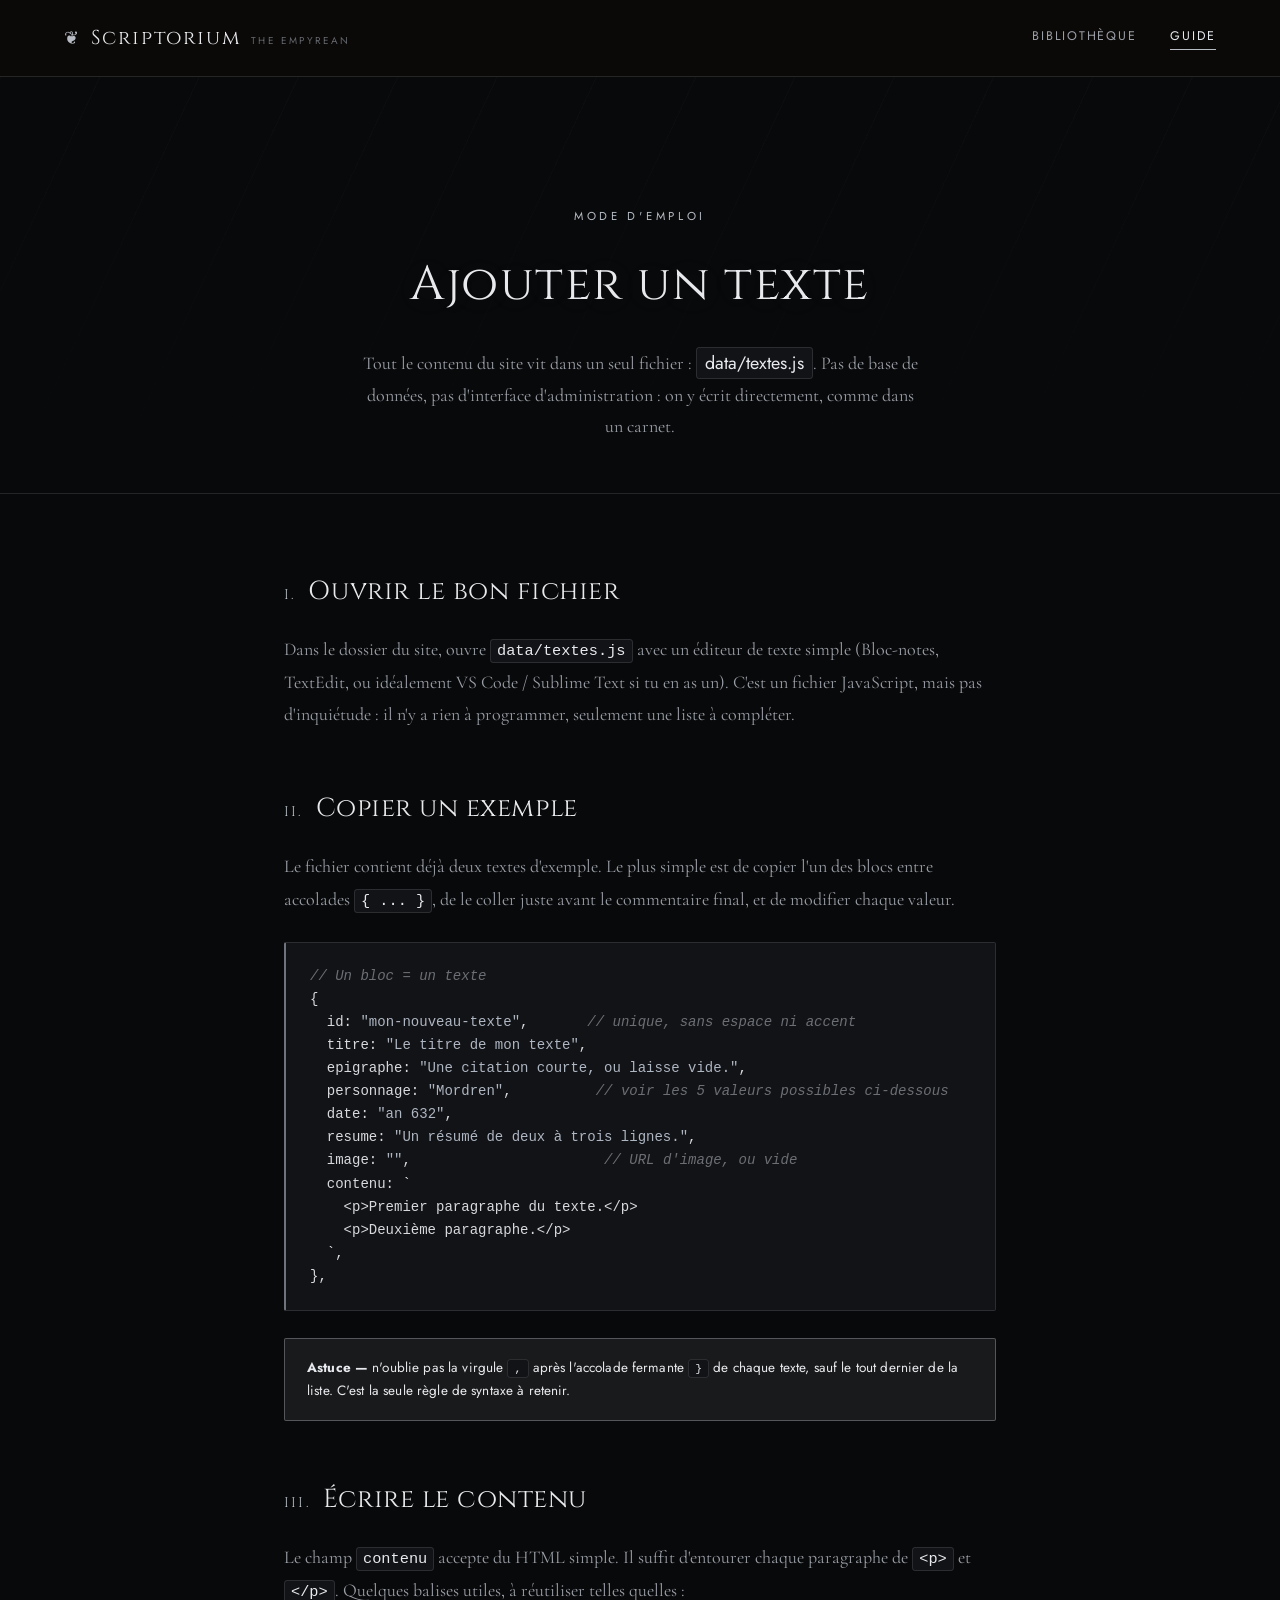
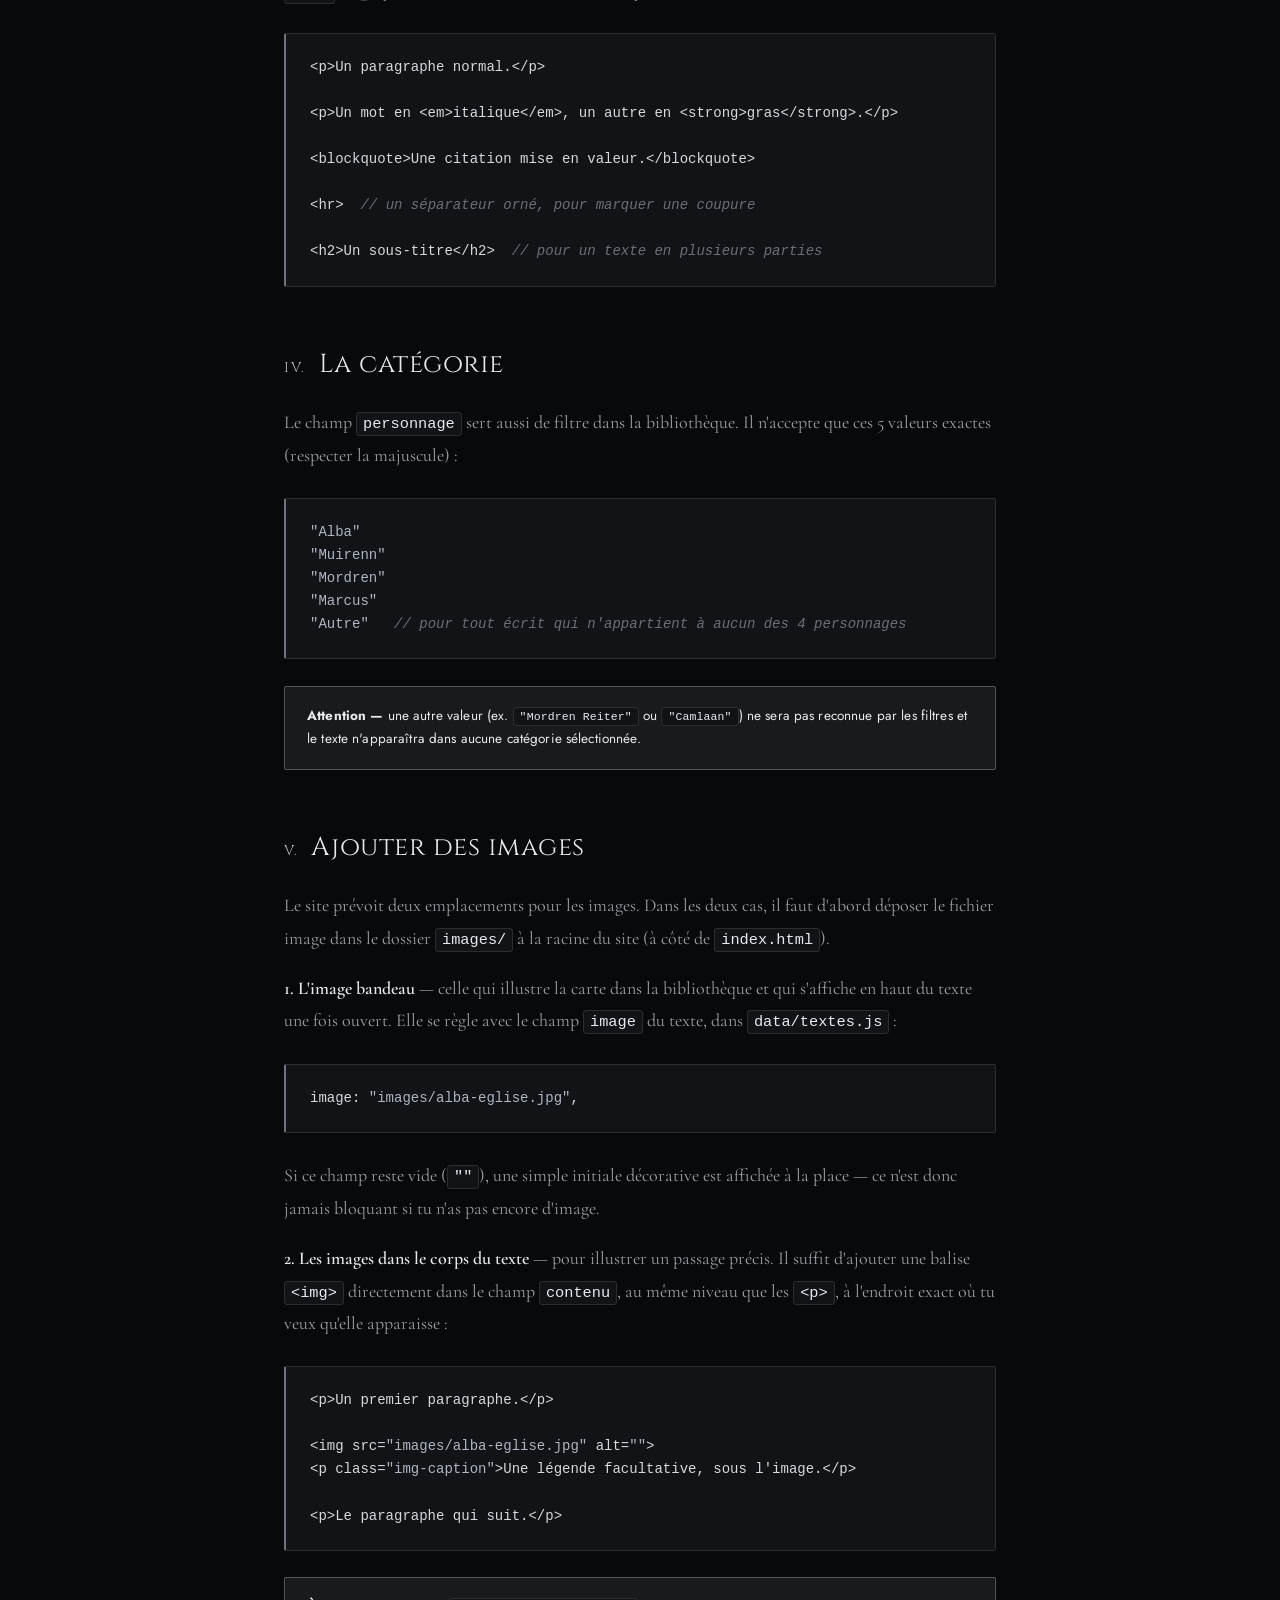
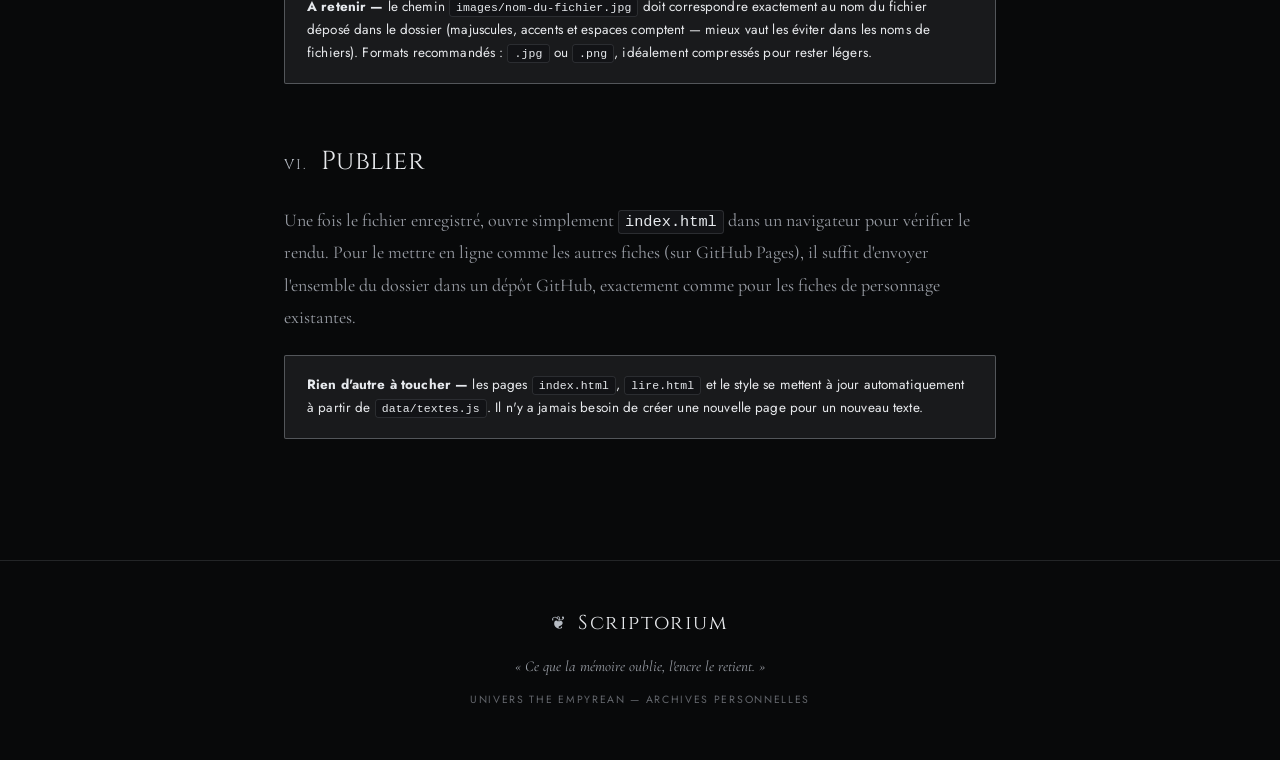
==== guide.html @ 63b23323 "Add files via upload" ====
<!DOCTYPE html>
<html lang="fr">
<head>
<meta charset="UTF-8">
<meta name="viewport" content="width=device-width, initial-scale=1.0">
<title>Guide — Scriptorium</title>
<link rel="preconnect" href="https://fonts.googleapis.com">
<link rel="preconnect" href="https://fonts.gstatic.com" crossorigin>
<link href="https://fonts.googleapis.com/css2?family=Cinzel:wght@400;500;600&family=Cormorant+Garamond:ital,wght@0,400;0,500;0,600;1,400&family=Jost:wght@400;500&display=swap" rel="stylesheet">
<link rel="stylesheet" href="style.css">
</head>
<body>

<header class="site-header">
  <a class="brand" href="index.html">
    <span class="brand-mark">❦</span>
    Scriptorium
    <small>The&nbsp;Empyrean</small>
  </a>
  <nav class="site-nav">
    <a href="index.html">Bibliothèque</a>
    <a href="guide.html" class="active">Guide</a>
  </nav>
</header>

<section class="hero" style="padding-bottom:50px;">
  <div class="hero-inner">
    <div class="hero-kicker">Mode d'emploi</div>
    <h1 style="font-size:clamp(32px,5vw,48px);">Ajouter un texte</h1>
    <p class="hero-lede">Tout le contenu du site vit dans un seul fichier : <code style="font-family:var(--font-ui); background:var(--bg-card); border:1px solid var(--border); padding:2px 8px; border-radius:3px; color:var(--accent-bright);">data/textes.js</code>. Pas de base de données, pas d'interface d'administration : on y écrit directement, comme dans un carnet.</p>
  </div>
</section>

<main class="guide-body">

  <h2><span class="num">I.</span> Ouvrir le bon fichier</h2>
  <p>Dans le dossier du site, ouvre <code>data/textes.js</code> avec un éditeur de texte simple (Bloc-notes, TextEdit, ou idéalement VS Code / Sublime Text si tu en as un). C'est un fichier JavaScript, mais pas d'inquiétude : il n'y a rien à programmer, seulement une liste à compléter.</p>

  <h2><span class="num">II.</span> Copier un exemple</h2>
  <p>Le fichier contient déjà deux textes d'exemple. Le plus simple est de copier l'un des blocs entre accolades <code>{ ... }</code>, de le coller juste avant le commentaire final, et de modifier chaque valeur.</p>

  <div class="code-block"><pre><span class="cm">// Un bloc = un texte</span>
{
  id: <span class="str">"mon-nouveau-texte"</span>,       <span class="cm">// unique, sans espace ni accent</span>
  titre: <span class="str">"Le titre de mon texte"</span>,
  epigraphe: <span class="str">"Une citation courte, ou laisse vide."</span>,
  personnage: <span class="str">"Mordren"</span>,          <span class="cm">// voir les 5 valeurs possibles ci-dessous</span>
  date: <span class="str">"an 632"</span>,
  resume: <span class="str">"Un résumé de deux à trois lignes."</span>,
  image: <span class="str">""</span>,                       <span class="cm">// URL d'image, ou vide</span>
  contenu: <span class="key">`</span>
    &lt;p&gt;Premier paragraphe du texte.&lt;/p&gt;
    &lt;p&gt;Deuxième paragraphe.&lt;/p&gt;
  <span class="key">`</span>,
},</pre></div>

  <div class="callout"><strong>Astuce —</strong> n'oublie pas la virgule <code>,</code> après l'accolade fermante <code>}</code> de chaque texte, sauf le tout dernier de la liste. C'est la seule règle de syntaxe à retenir.</div>

  <h2><span class="num">III.</span> Écrire le contenu</h2>
  <p>Le champ <code>contenu</code> accepte du HTML simple. Il suffit d'entourer chaque paragraphe de <code>&lt;p&gt;</code> et <code>&lt;/p&gt;</code>. Quelques balises utiles, à réutiliser telles quelles :</p>

  <div class="code-block"><pre>&lt;p&gt;Un paragraphe normal.&lt;/p&gt;

&lt;p&gt;Un mot en &lt;em&gt;italique&lt;/em&gt;, un autre en &lt;strong&gt;gras&lt;/strong&gt;.&lt;/p&gt;

&lt;blockquote&gt;Une citation mise en valeur.&lt;/blockquote&gt;

&lt;hr&gt;  <span class="cm">// un séparateur orné, pour marquer une coupure</span>

&lt;h2&gt;Un sous-titre&lt;/h2&gt;  <span class="cm">// pour un texte en plusieurs parties</span></pre></div>

  <h2><span class="num">IV.</span> La catégorie</h2>
  <p>Le champ <code>personnage</code> sert aussi de filtre dans la bibliothèque. Il n'accepte que ces 5 valeurs exactes (respecter la majuscule) :</p>
  <div class="code-block"><pre><span class="str">"Alba"</span>
<span class="str">"Muirenn"</span>
<span class="str">"Mordren"</span>
<span class="str">"Marcus"</span>
<span class="str">"Autre"</span>   <span class="cm">// pour tout écrit qui n'appartient à aucun des 4 personnages</span></pre></div>
  <div class="callout"><strong>Attention —</strong> une autre valeur (ex. <code>"Mordren Reiter"</code> ou <code>"Camlaan"</code>) ne sera pas reconnue par les filtres et le texte n'apparaîtra dans aucune catégorie sélectionnée.</div>

  <h2><span class="num">V.</span> Ajouter des images</h2>
  <p>Le site prévoit deux emplacements pour les images. Dans les deux cas, il faut d'abord déposer le fichier image dans le dossier <code>images/</code> à la racine du site (à côté de <code>index.html</code>).</p>

  <p><strong style="color:var(--accent-bright); font-weight:600;">1. L'image bandeau</strong> — celle qui illustre la carte dans la bibliothèque et qui s'affiche en haut du texte une fois ouvert. Elle se règle avec le champ <code>image</code> du texte, dans <code>data/textes.js</code> :</p>

  <div class="code-block"><pre>image: <span class="str">"images/alba-eglise.jpg"</span>,</pre></div>

  <p>Si ce champ reste vide (<code>""</code>), une simple initiale décorative est affichée à la place — ce n'est donc jamais bloquant si tu n'as pas encore d'image.</p>

  <p><strong style="color:var(--accent-bright); font-weight:600;">2. Les images dans le corps du texte</strong> — pour illustrer un passage précis. Il suffit d'ajouter une balise <code>&lt;img&gt;</code> directement dans le champ <code>contenu</code>, au même niveau que les <code>&lt;p&gt;</code>, à l'endroit exact où tu veux qu'elle apparaisse :</p>

  <div class="code-block"><pre>&lt;p&gt;Un premier paragraphe.&lt;/p&gt;

&lt;img src=<span class="str">"images/alba-eglise.jpg"</span> alt=<span class="str">""</span>&gt;
&lt;p class=<span class="str">"img-caption"</span>&gt;Une légende facultative, sous l'image.&lt;/p&gt;

&lt;p&gt;Le paragraphe qui suit.&lt;/p&gt;</pre></div>

  <div class="callout"><strong>À retenir —</strong> le chemin <code>images/nom-du-fichier.jpg</code> doit correspondre exactement au nom du fichier déposé dans le dossier (majuscules, accents et espaces comptent — mieux vaut les éviter dans les noms de fichiers). Formats recommandés : <code>.jpg</code> ou <code>.png</code>, idéalement compressés pour rester légers.</div>

  <h2><span class="num">VI.</span> Publier</h2>
  <p>Une fois le fichier enregistré, ouvre simplement <code>index.html</code> dans un navigateur pour vérifier le rendu. Pour le mettre en ligne comme les autres fiches (sur GitHub Pages), il suffit d'envoyer l'ensemble du dossier dans un dépôt GitHub, exactement comme pour les fiches de personnage existantes.</p>

  <div class="callout"><strong>Rien d'autre à toucher —</strong> les pages <code>index.html</code>, <code>lire.html</code> et le style se mettent à jour automatiquement à partir de <code>data/textes.js</code>. Il n'y a jamais besoin de créer une nouvelle page pour un nouveau texte.</div>

</main>

<footer class="site-footer">
  <a class="brand" href="index.html">
    <span class="brand-mark">❦</span>
    Scriptorium
  </a>
  <p class="foot-quote">« Ce que la mémoire oublie, l'encre le retient. »</p>
  <p class="foot-credit">Univers The Empyrean — Archives personnelles</p>
</footer>

</body>
</html>
---- style.css ----
/* ==========================================================================
   Scriptorium — feuille de style
   Univers The Empyrean — bibliothèque d'écrits
   ========================================================================== */

:root {
  /* Palette */
  --bg: #08090a;
  --bg-soft: #0d0e10;
  --bg-card: #121316;
  --bg-elevated: #191b1e;
  --border: rgba(196, 201, 209, 0.14);
  --border-strong: rgba(196, 201, 209, 0.34);

  --text: #e7e9ec;
  --text-muted: #9a9ea6;
  --text-faint: #64676d;

  --accent: #b7bcc4;
  --accent-bright: #e6e9ed;
  --accent-deep: #6f747c;
  --accent-wash: rgba(196, 201, 209, 0.09);

  --font-display: "Cinzel", "Times New Roman", serif;
  --font-body: "Cormorant Garamond", "EB Garamond", Georgia, serif;
  --font-ui: "Jost", "Segoe UI", sans-serif;

  --shadow-soft: 0 20px 60px -20px rgba(0, 0, 0, 0.7);
  --radius: 2px;
}

* {
  box-sizing: border-box;
}

html {
  scroll-behavior: smooth;
}

body {
  margin: 0;
  background:
    radial-gradient(ellipse 900px 500px at 50% -10%, rgba(196, 201, 209, 0.06), transparent 60%),
    var(--bg);
  color: var(--text);
  font-family: var(--font-body);
  font-size: 19px;
  line-height: 1.6;
  -webkit-font-smoothing: antialiased;
}

img {
  max-width: 100%;
  display: block;
}

a {
  color: inherit;
  text-decoration: none;
}

::selection {
  background: var(--accent-deep);
  color: #0c0a08;
}

/* Barre de progression de lecture (optionnelle, injectée en JS) */
.progress-bar {
  position: fixed;
  top: 0;
  left: 0;
  height: 2px;
  width: 0%;
  background: linear-gradient(90deg, var(--accent-deep), var(--accent-bright));
  z-index: 200;
  transition: width 0.1s linear;
}

/* ---------- Textures & ornements ---------- */

.ornament {
  display: flex;
  align-items: center;
  justify-content: center;
  gap: 14px;
  color: var(--accent-deep);
  margin: 0 auto;
  user-select: none;
}

.ornament::before,
.ornament::after {
  content: "";
  height: 1px;
  width: 60px;
  background: linear-gradient(90deg, transparent, var(--border-strong));
}

.ornament::after {
  background: linear-gradient(90deg, var(--border-strong), transparent);
}

.ornament span {
  font-family: var(--font-display);
  font-size: 13px;
  letter-spacing: 0.15em;
}

/* ---------- En-tête / navigation ---------- */

.site-header {
  position: sticky;
  top: 0;
  z-index: 100;
  display: flex;
  align-items: center;
  justify-content: space-between;
  padding: 22px clamp(20px, 5vw, 64px);
  background: rgba(12, 10, 8, 0.86);
  backdrop-filter: blur(10px);
  border-bottom: 1px solid var(--border);
}

.brand {
  display: flex;
  align-items: baseline;
  gap: 10px;
  font-family: var(--font-display);
  letter-spacing: 0.08em;
  font-size: 20px;
  color: var(--text);
}

.brand .brand-mark {
  color: var(--accent);
  font-size: 18px;
}

.brand small {
  font-family: var(--font-ui);
  font-size: 10px;
  letter-spacing: 0.22em;
  color: var(--text-faint);
  text-transform: uppercase;
  font-weight: 400;
}

.site-nav {
  display: flex;
  gap: clamp(16px, 3vw, 34px);
  font-family: var(--font-ui);
  font-size: 12.5px;
  letter-spacing: 0.14em;
  text-transform: uppercase;
}

.site-nav a {
  position: relative;
  color: var(--text-muted);
  padding-bottom: 4px;
  transition: color 0.25s ease;
}

.site-nav a::after {
  content: "";
  position: absolute;
  left: 0;
  bottom: 0;
  height: 1px;
  width: 0;
  background: var(--accent);
  transition: width 0.3s ease;
}

.site-nav a:hover,
.site-nav a.active {
  color: var(--accent-bright);
}

.site-nav a:hover::after,
.site-nav a.active::after {
  width: 100%;
}

/* ---------- Hero ---------- */

.hero {
  position: relative;
  padding: clamp(64px, 12vw, 130px) 24px clamp(56px, 9vw, 96px);
  text-align: center;
  overflow: hidden;
  border-bottom: 1px solid var(--border);
}

.hero::before {
  content: "";
  position: absolute;
  inset: 0;
  background:
    linear-gradient(180deg, rgba(12, 10, 8, 0) 0%, var(--bg) 92%),
    repeating-linear-gradient(115deg, rgba(196, 201, 209, 0.02) 0px, rgba(196, 201, 209, 0.02) 1px, transparent 1px, transparent 90px);
  pointer-events: none;
}

.hero-inner {
  position: relative;
  max-width: 760px;
  margin: 0 auto;
}

.hero-kicker {
  font-family: var(--font-ui);
  font-size: 11.5px;
  letter-spacing: 0.32em;
  text-transform: uppercase;
  color: var(--accent);
  margin-bottom: 22px;
}

.hero h1 {
  font-family: var(--font-display);
  font-weight: 400;
  font-size: clamp(38px, 6.4vw, 66px);
  letter-spacing: 0.03em;
  margin: 0 0 24px;
  color: var(--text);
  text-shadow: 0 2px 30px rgba(196, 201, 209, 0.1);
}

.hero-epigraph {
  font-style: italic;
  color: var(--text-muted);
  font-size: clamp(17px, 2.4vw, 21px);
  max-width: 520px;
  margin: 0 auto 28px;
  line-height: 1.5;
}

.hero-epigraph::before {
  content: "« ";
}
.hero-epigraph::after {
  content: " »";
}

.hero-lede {
  color: var(--text-muted);
  font-size: 18px;
  line-height: 1.75;
  max-width: 560px;
  margin: 0 auto;
}

/* ---------- Sections génériques ---------- */

.section {
  max-width: 1180px;
  margin: 0 auto;
  padding: 64px 24px;
}

.section-head {
  display: flex;
  align-items: flex-end;
  justify-content: space-between;
  gap: 20px;
  flex-wrap: wrap;
  margin-bottom: 34px;
  border-bottom: 1px solid var(--border);
  padding-bottom: 18px;
}

.section-head h2 {
  font-family: var(--font-display);
  font-weight: 400;
  font-size: 28px;
  letter-spacing: 0.03em;
  margin: 0;
  display: flex;
  align-items: baseline;
  gap: 14px;
}

.section-head h2 .num {
  font-size: 15px;
  color: var(--accent);
  letter-spacing: 0.2em;
}

.section-note {
  font-family: var(--font-ui);
  font-size: 12.5px;
  color: var(--text-faint);
  letter-spacing: 0.04em;
}

/* ---------- Filtres ---------- */

.filters {
  display: flex;
  flex-wrap: wrap;
  gap: 10px;
  align-items: center;
  margin-bottom: 40px;
}

.filters .search-wrap {
  position: relative;
  flex: 1 1 240px;
  min-width: 220px;
}

.filters .search-wrap input {
  width: 100%;
  background: var(--bg-card);
  border: 1px solid var(--border);
  color: var(--text);
  font-family: var(--font-ui);
  font-size: 13.5px;
  letter-spacing: 0.03em;
  padding: 11px 16px 11px 38px;
  border-radius: var(--radius);
  outline: none;
  transition: border-color 0.25s ease;
}

.filters .search-wrap input::placeholder {
  color: var(--text-faint);
}

.filters .search-wrap input:focus {
  border-color: var(--border-strong);
}

.filters .search-wrap svg {
  position: absolute;
  left: 13px;
  top: 50%;
  transform: translateY(-50%);
  width: 14px;
  height: 14px;
  stroke: var(--text-faint);
}

.tag-pill {
  font-family: var(--font-ui);
  font-size: 11.5px;
  letter-spacing: 0.1em;
  text-transform: uppercase;
  color: var(--text-muted);
  background: var(--bg-card);
  border: 1px solid var(--border);
  padding: 8px 15px;
  border-radius: var(--radius);
  cursor: pointer;
  transition: all 0.22s ease;
  white-space: nowrap;
}

.tag-pill:hover {
  border-color: var(--border-strong);
  color: var(--accent-bright);
}

.tag-pill.active {
  background: var(--accent-wash);
  border-color: var(--accent-deep);
  color: var(--accent-bright);
}

/* ---------- Grille de textes ---------- */

.text-grid {
  display: grid;
  grid-template-columns: repeat(auto-fill, minmax(300px, 1fr));
  gap: 26px;
}

.text-card {
  position: relative;
  display: flex;
  flex-direction: column;
  background: var(--bg-card);
  border: 1px solid var(--border);
  border-radius: var(--radius);
  overflow: hidden;
  transition: transform 0.3s ease, border-color 0.3s ease, box-shadow 0.3s ease;
}

.text-card:hover {
  transform: translateY(-4px);
  border-color: var(--border-strong);
  box-shadow: var(--shadow-soft);
}

.text-card-media {
  position: relative;
  height: 150px;
  background: linear-gradient(150deg, var(--bg-elevated), var(--bg-card));
  display: flex;
  align-items: center;
  justify-content: center;
  border-bottom: 1px solid var(--border);
  overflow: hidden;
}

.text-card-media img {
  width: 100%;
  height: 100%;
  object-fit: cover;
  opacity: 0.82;
  transition: transform 0.5s ease, opacity 0.3s ease;
}

.text-card:hover .text-card-media img {
  transform: scale(1.06);
  opacity: 1;
}

.text-card-media .monogram {
  font-family: var(--font-display);
  font-size: 34px;
  color: var(--accent-deep);
  letter-spacing: 0.05em;
  opacity: 0.7;
}

.text-card-type {
  position: absolute;
  top: 10px;
  left: 10px;
  font-family: var(--font-ui);
  font-size: 9.5px;
  letter-spacing: 0.14em;
  text-transform: uppercase;
  color: var(--accent-bright);
  background: rgba(12, 10, 8, 0.72);
  border: 1px solid var(--border-strong);
  padding: 4px 9px;
  border-radius: var(--radius);
}

.text-card-body {
  padding: 22px 22px 20px;
  display: flex;
  flex-direction: column;
  gap: 10px;
  flex: 1;
}

.text-card-meta {
  font-family: var(--font-ui);
  font-size: 10.5px;
  letter-spacing: 0.1em;
  text-transform: uppercase;
  color: var(--text-faint);
  display: flex;
  gap: 8px;
  align-items: center;
}

.text-card-meta .dot {
  width: 3px;
  height: 3px;
  border-radius: 50%;
  background: var(--text-faint);
}

.text-card h3 {
  font-family: var(--font-display);
  font-weight: 400;
  font-size: 22px;
  letter-spacing: 0.01em;
  margin: 0;
  line-height: 1.3;
  color: var(--text);
  transition: color 0.25s ease;
}

.text-card:hover h3 {
  color: var(--accent-bright);
}

.text-card .excerpt {
  color: var(--text-muted);
  font-size: 16.5px;
  line-height: 1.55;
  margin: 0;
  flex: 1;
}

.text-card-tags {
  display: flex;
  flex-wrap: wrap;
  gap: 6px;
  margin-top: 6px;
}

.mini-tag {
  font-family: var(--font-ui);
  font-size: 9.5px;
  letter-spacing: 0.08em;
  text-transform: uppercase;
  color: var(--text-faint);
  border: 1px solid var(--border);
  padding: 3px 8px;
  border-radius: var(--radius);
}

.text-card-read {
  margin-top: 10px;
  font-family: var(--font-ui);
  font-size: 11.5px;
  letter-spacing: 0.14em;
  text-transform: uppercase;
  color: var(--accent);
  display: flex;
  align-items: center;
  gap: 8px;
}

.text-card-read svg {
  width: 12px;
  height: 12px;
  stroke: var(--accent);
  transition: transform 0.25s ease;
}

.text-card:hover .text-card-read svg {
  transform: translateX(4px);
}

.empty-state {
  grid-column: 1 / -1;
  text-align: center;
  padding: 70px 20px;
  color: var(--text-faint);
  font-family: var(--font-ui);
  font-size: 13px;
  letter-spacing: 0.06em;
  border: 1px dashed var(--border);
  border-radius: var(--radius);
}

/* ---------- Lecteur ---------- */

.reader-header {
  max-width: 720px;
  margin: 0 auto;
  padding: clamp(50px, 8vw, 90px) 24px 40px;
  text-align: center;
  border-bottom: 1px solid var(--border);
}

.back-link {
  display: inline-flex;
  align-items: center;
  gap: 8px;
  font-family: var(--font-ui);
  font-size: 12px;
  letter-spacing: 0.12em;
  text-transform: uppercase;
  color: var(--text-muted);
  margin-bottom: 30px;
  transition: color 0.25s ease;
}

.back-link:hover {
  color: var(--accent-bright);
}

.back-link svg {
  width: 12px;
  height: 12px;
  stroke: currentColor;
}

.reader-meta-row {
  display: flex;
  justify-content: center;
  flex-wrap: wrap;
  gap: 10px;
  margin-bottom: 22px;
}

.reader-header h1 {
  font-family: var(--font-display);
  font-weight: 400;
  font-size: clamp(32px, 5.4vw, 50px);
  letter-spacing: 0.02em;
  margin: 0 0 18px;
}

.reader-epigraph {
  font-style: italic;
  color: var(--text-muted);
  font-size: 18px;
  margin-bottom: 22px;
}

.reader-info {
  font-family: var(--font-ui);
  font-size: 11.5px;
  letter-spacing: 0.1em;
  text-transform: uppercase;
  color: var(--text-faint);
  display: flex;
  justify-content: center;
  gap: 10px;
  flex-wrap: wrap;
}

.reader-info .dot {
  width: 3px;
  height: 3px;
  border-radius: 50%;
  background: var(--text-faint);
  align-self: center;
}

.reader-banner {
  max-width: 980px;
  margin: 40px auto 0;
  padding: 0 24px;
}

.reader-banner img {
  width: 100%;
  max-height: 420px;
  object-fit: cover;
  border: 1px solid var(--border);
}

.reader-body {
  max-width: 680px;
  margin: 0 auto;
  padding: 56px 24px 40px;
  font-size: 20px;
  line-height: 1.85;
  color: var(--text);
}

.reader-body p {
  margin: 0 0 1.5em;
  text-align: justify;
  text-justify: inter-word;
  hyphens: auto;
  -webkit-hyphens: auto;
}

.reader-body p:first-of-type::first-letter {
  font-family: var(--font-display);
  font-size: 3.4em;
  float: left;
  line-height: 0.8;
  padding: 0.08em 0.09em 0 0;
  color: var(--accent);
}

.reader-body h2,
.reader-body h3 {
  font-family: var(--font-display);
  font-weight: 400;
  letter-spacing: 0.02em;
  color: var(--text);
  margin: 1.6em 0 0.7em;
}

.reader-body blockquote {
  margin: 2em 0;
  padding: 4px 0 4px 24px;
  border-left: 2px solid var(--accent-deep);
  font-style: italic;
  color: var(--text-muted);
}

.reader-body strong {
  color: var(--accent-bright);
  font-weight: 600;
}

.reader-body img {
  width: 100%;
  margin: 2.2em 0;
  border: 1px solid var(--border);
}

.reader-body img + .img-caption {
  margin-top: -1.6em;
}

.reader-body .img-caption {
  text-align: center;
  font-style: normal;
  font-family: var(--font-ui);
  font-size: 12px;
  letter-spacing: 0.06em;
  color: var(--text-faint);
  margin-bottom: 2.2em;
}

.reader-body hr {
  border: none;
  text-align: center;
  margin: 2.4em 0;
}

.reader-body hr::after {
  content: "❧";
  color: var(--accent-deep);
  font-size: 18px;
}

.reader-footer {
  max-width: 680px;
  margin: 0 auto;
  padding: 30px 24px 90px;
  display: flex;
  justify-content: space-between;
  gap: 20px;
  border-top: 1px solid var(--border);
}

.reader-nav-link {
  font-family: var(--font-ui);
  font-size: 12px;
  letter-spacing: 0.08em;
  text-transform: uppercase;
  color: var(--text-muted);
  display: flex;
  flex-direction: column;
  gap: 6px;
  max-width: 45%;
  transition: color 0.25s ease;
}

.reader-nav-link:hover {
  color: var(--accent-bright);
}

.reader-nav-link.next {
  text-align: right;
  align-items: flex-end;
  margin-left: auto;
}

.reader-nav-link .label {
  color: var(--accent-deep);
  font-size: 10.5px;
}

.reader-nav-link .title {
  font-family: var(--font-display);
  font-size: 16px;
  letter-spacing: 0.01em;
  text-transform: none;
  color: inherit;
}

/* ---------- Guide ---------- */

.guide-body {
  max-width: 760px;
  margin: 0 auto;
  padding: 20px 24px 100px;
}

.guide-body h2 {
  font-family: var(--font-display);
  font-weight: 400;
  font-size: 26px;
  letter-spacing: 0.02em;
  margin: 2.2em 0 0.8em;
  display: flex;
  align-items: baseline;
  gap: 12px;
}

.guide-body h2 .num {
  color: var(--accent);
  font-size: 14px;
  letter-spacing: 0.16em;
}

.guide-body p,
.guide-body li {
  color: var(--text-muted);
  font-size: 18px;
  line-height: 1.8;
}

.guide-body code {
  font-family: "Courier New", monospace;
  background: var(--bg-card);
  border: 1px solid var(--border);
  padding: 2px 6px;
  border-radius: 3px;
  color: var(--accent-bright);
  font-size: 0.85em;
}

.code-block {
  background: var(--bg-card);
  border: 1px solid var(--border);
  border-left: 2px solid var(--accent-deep);
  padding: 22px 24px;
  overflow-x: auto;
  margin: 1.4em 0;
  border-radius: var(--radius);
}

.code-block pre {
  margin: 0;
  font-family: "Courier New", monospace;
  font-size: 14px;
  line-height: 1.65;
  color: #d7d9dd;
  white-space: pre;
}

.code-block .cm { color: #6b6e74; font-style: italic; }
.code-block .str { color: #aeb6c2; }
.code-block .key { color: var(--accent-bright); }

.callout {
  background: var(--accent-wash);
  border: 1px solid var(--border-strong);
  border-radius: var(--radius);
  padding: 18px 22px;
  margin: 1.6em 0;
  font-family: var(--font-ui);
  font-size: 13.5px;
  letter-spacing: 0.01em;
  color: var(--text);
  line-height: 1.7;
}

.callout strong {
  color: var(--accent-bright);
}

/* ---------- Pied de page ---------- */

.site-footer {
  border-top: 1px solid var(--border);
  padding: 46px 24px 40px;
  text-align: center;
}

.site-footer .brand {
  justify-content: center;
  margin-bottom: 10px;
}

.site-footer .foot-quote {
  font-style: italic;
  color: var(--text-muted);
  font-size: 15px;
  margin-bottom: 14px;
}

.site-footer .foot-credit {
  font-family: var(--font-ui);
  font-size: 10.5px;
  letter-spacing: 0.16em;
  text-transform: uppercase;
  color: var(--text-faint);
}

/* ---------- Utilitaires ---------- */

.fade-in {
  animation: fadeIn 0.5s ease both;
}

@keyframes fadeIn {
  from { opacity: 0; transform: translateY(10px); }
  to { opacity: 1; transform: translateY(0); }
}

@media (max-width: 640px) {
  .site-header { padding: 18px 18px; }
  .site-nav { gap: 14px; font-size: 11px; }
  .section { padding: 46px 16px; }
  .reader-body { font-size: 18px; }
  .reader-footer { flex-direction: column; }
  .reader-nav-link.next { align-items: flex-start; text-align: left; margin-left: 0; }
  .reader-nav-link { max-width: 100%; }
}
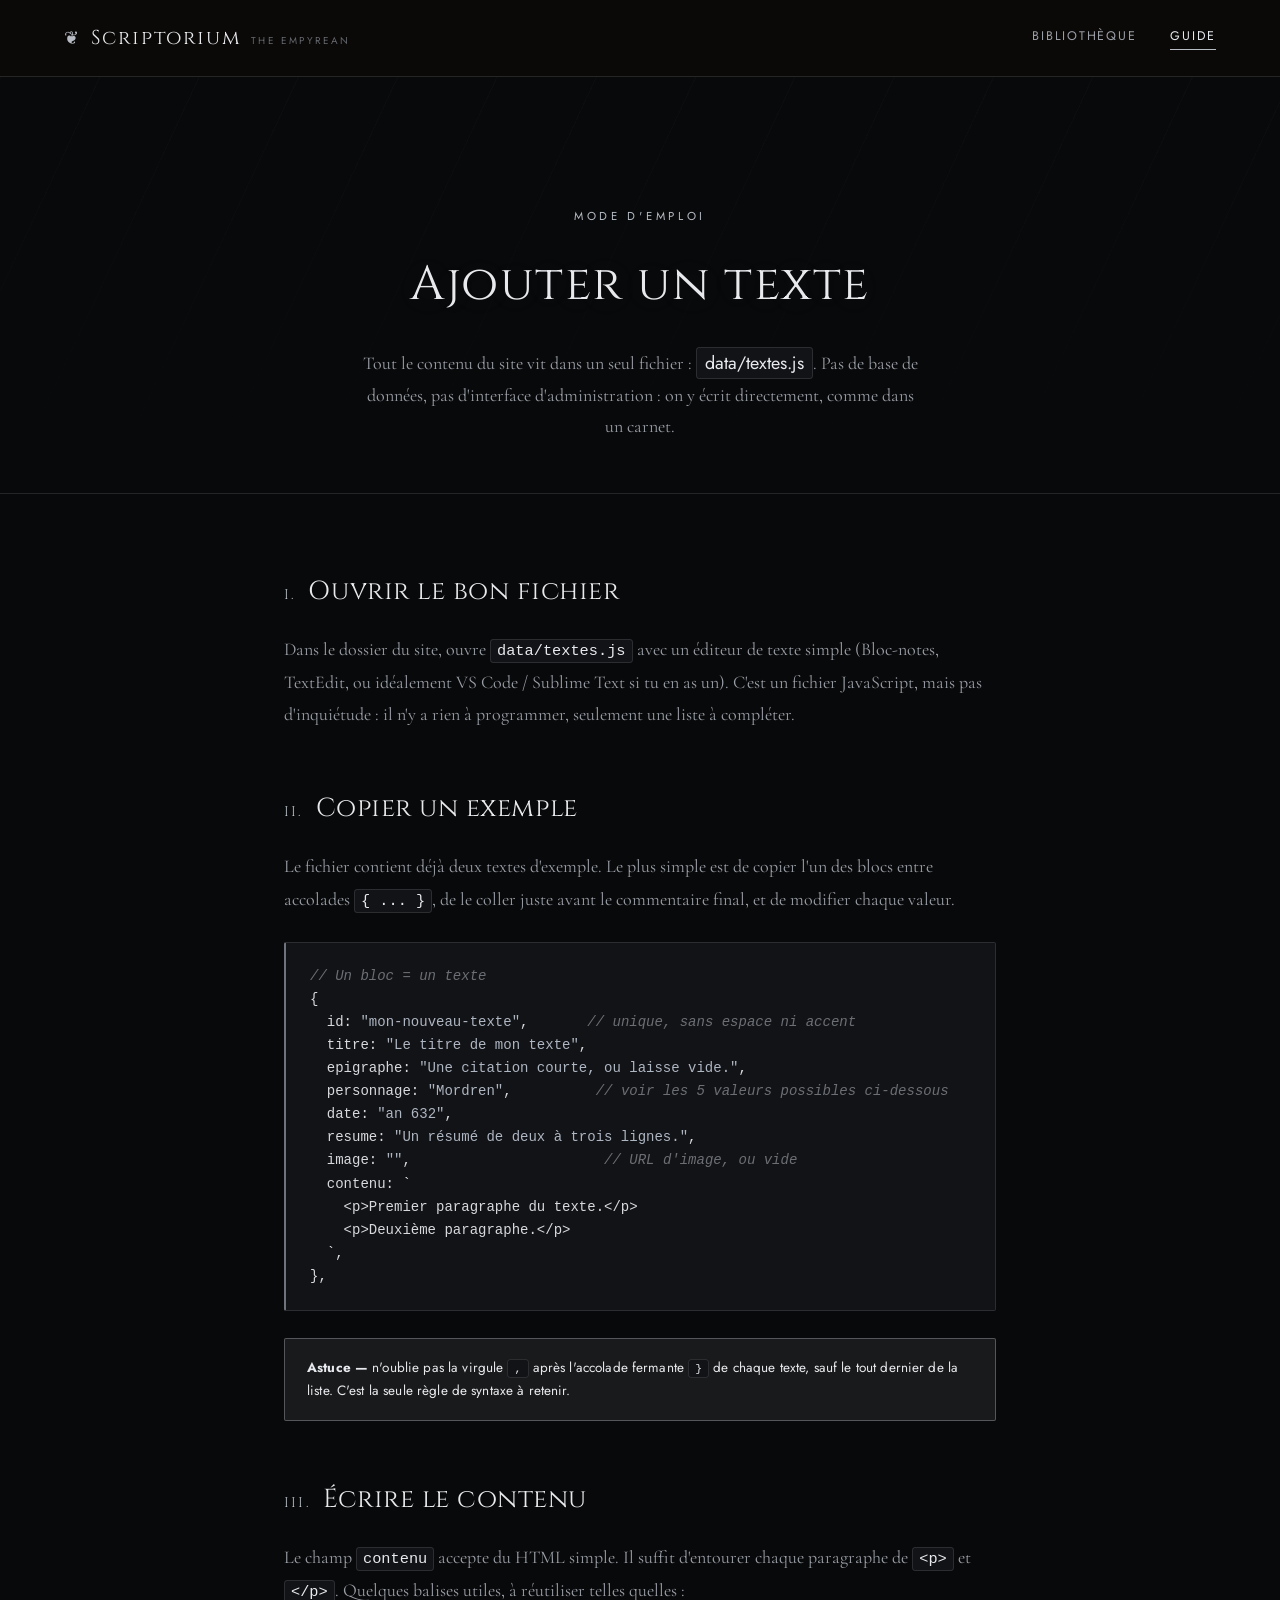
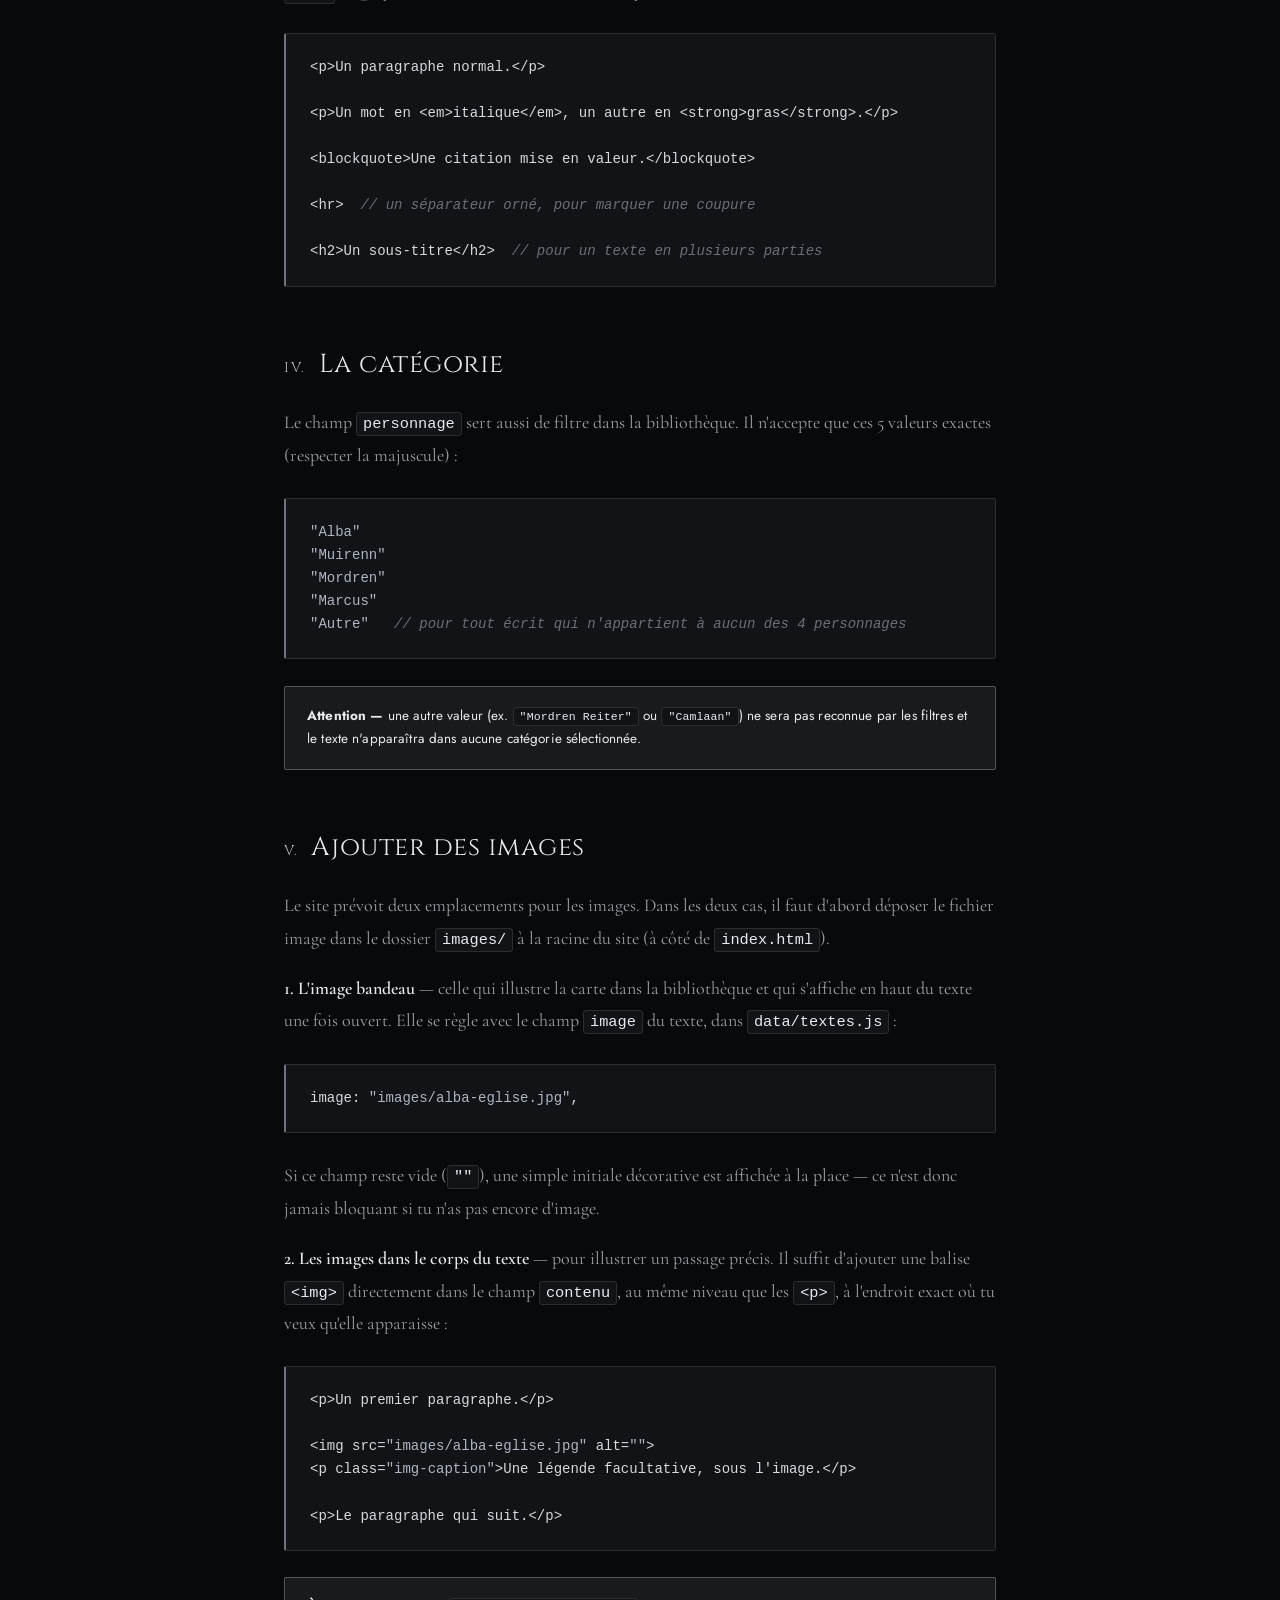
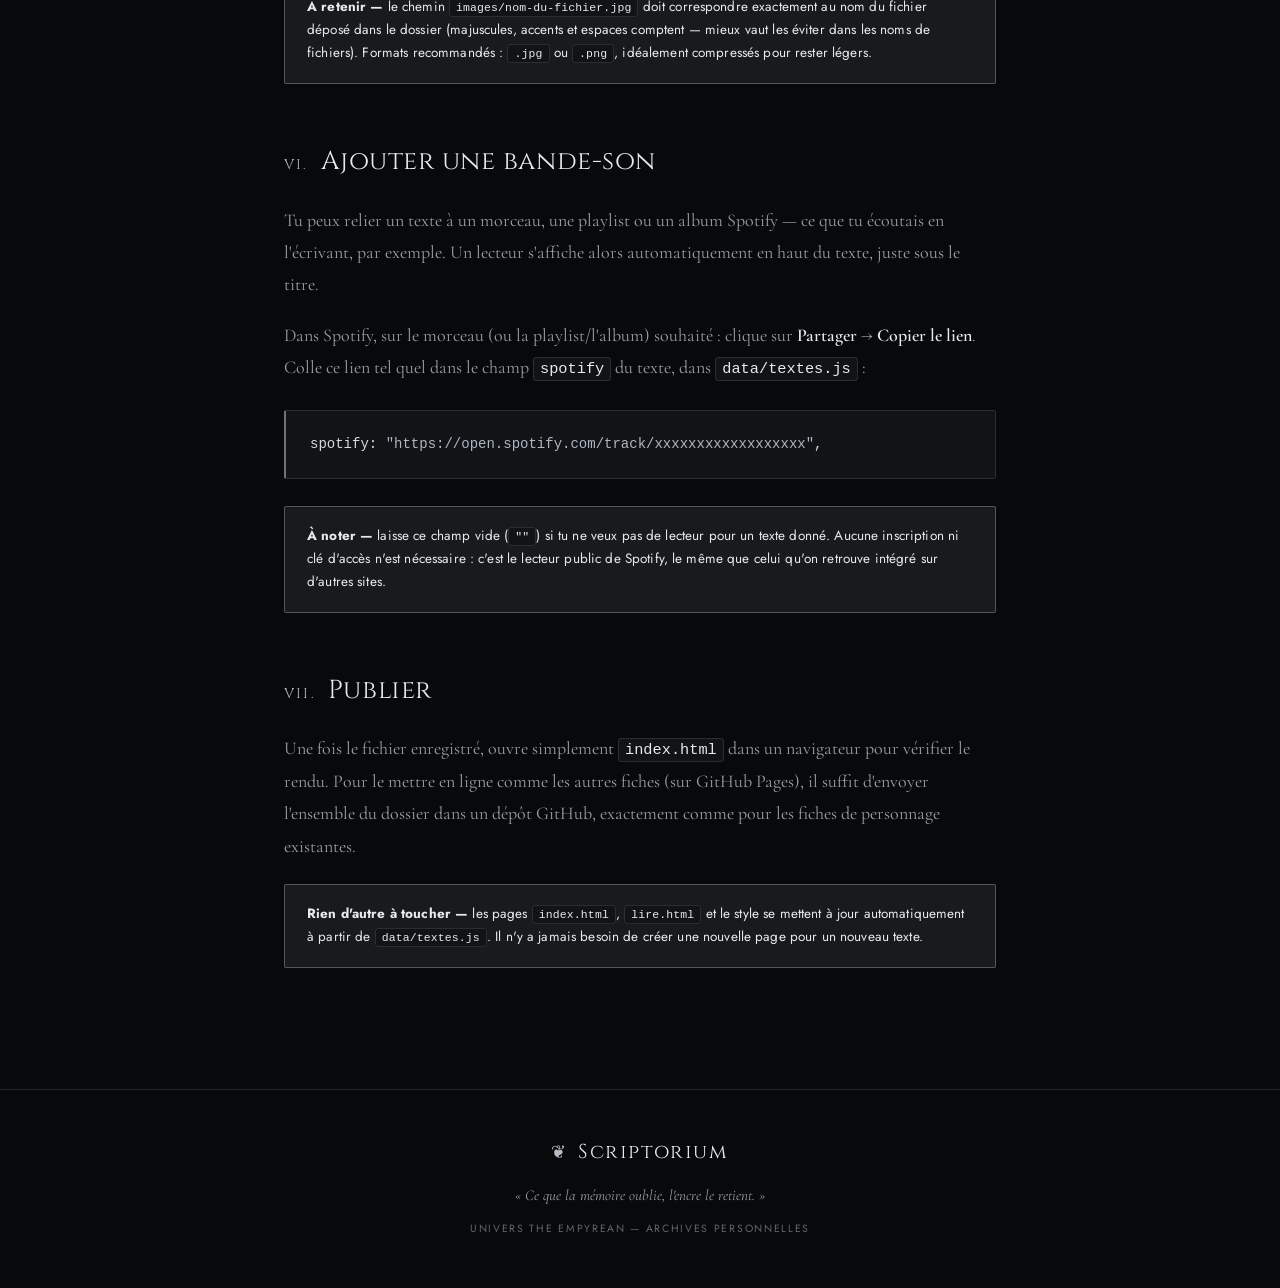
==== commit 71ce8483: "spotify" ====
--- a/guide.html
+++ b/guide.html
@@ -98,7 +98,16 @@
 
   <div class="callout"><strong>À retenir —</strong> le chemin <code>images/nom-du-fichier.jpg</code> doit correspondre exactement au nom du fichier déposé dans le dossier (majuscules, accents et espaces comptent — mieux vaut les éviter dans les noms de fichiers). Formats recommandés : <code>.jpg</code> ou <code>.png</code>, idéalement compressés pour rester légers.</div>
 
-  <h2><span class="num">VI.</span> Publier</h2>
+  <h2><span class="num">VI.</span> Ajouter une bande-son</h2>
+  <p>Tu peux relier un texte à un morceau, une playlist ou un album Spotify — ce que tu écoutais en l'écrivant, par exemple. Un lecteur s'affiche alors automatiquement en haut du texte, juste sous le titre.</p>
+
+  <p>Dans Spotify, sur le morceau (ou la playlist/l'album) souhaité : clique sur <strong style="color:var(--accent-bright); font-weight:600;">Partager</strong> → <strong style="color:var(--accent-bright); font-weight:600;">Copier le lien</strong>. Colle ce lien tel quel dans le champ <code>spotify</code> du texte, dans <code>data/textes.js</code> :</p>
+
+  <div class="code-block"><pre>spotify: <span class="str">"https://open.spotify.com/track/xxxxxxxxxxxxxxxxxx"</span>,</pre></div>
+
+  <div class="callout"><strong>À noter —</strong> laisse ce champ vide (<code>""</code>) si tu ne veux pas de lecteur pour un texte donné. Aucune inscription ni clé d'accès n'est nécessaire : c'est le lecteur public de Spotify, le même que celui qu'on retrouve intégré sur d'autres sites.</div>
+
+  <h2><span class="num">VII.</span> Publier</h2>
   <p>Une fois le fichier enregistré, ouvre simplement <code>index.html</code> dans un navigateur pour vérifier le rendu. Pour le mettre en ligne comme les autres fiches (sur GitHub Pages), il suffit d'envoyer l'ensemble du dossier dans un dépôt GitHub, exactement comme pour les fiches de personnage existantes.</p>
 
   <div class="callout"><strong>Rien d'autre à toucher —</strong> les pages <code>index.html</code>, <code>lire.html</code> et le style se mettent à jour automatiquement à partir de <code>data/textes.js</code>. Il n'y a jamais besoin de créer une nouvelle page pour un nouveau texte.</div>
--- a/style.css
+++ b/style.css
@@ -618,6 +618,28 @@
   align-self: center;
 }
 
+.reader-audio {
+  max-width: 680px;
+  margin: 34px auto 0;
+  padding: 0 24px;
+}
+
+.reader-audio-label {
+  font-family: var(--font-ui);
+  font-size: 11px;
+  letter-spacing: 0.12em;
+  text-transform: uppercase;
+  color: var(--text-faint);
+  text-align: center;
+  margin: 0 0 10px;
+}
+
+.reader-audio iframe {
+  border-radius: 4px;
+  border: 1px solid var(--border);
+  display: block;
+}
+
 .reader-banner {
   max-width: 980px;
   margin: 40px auto 0;
